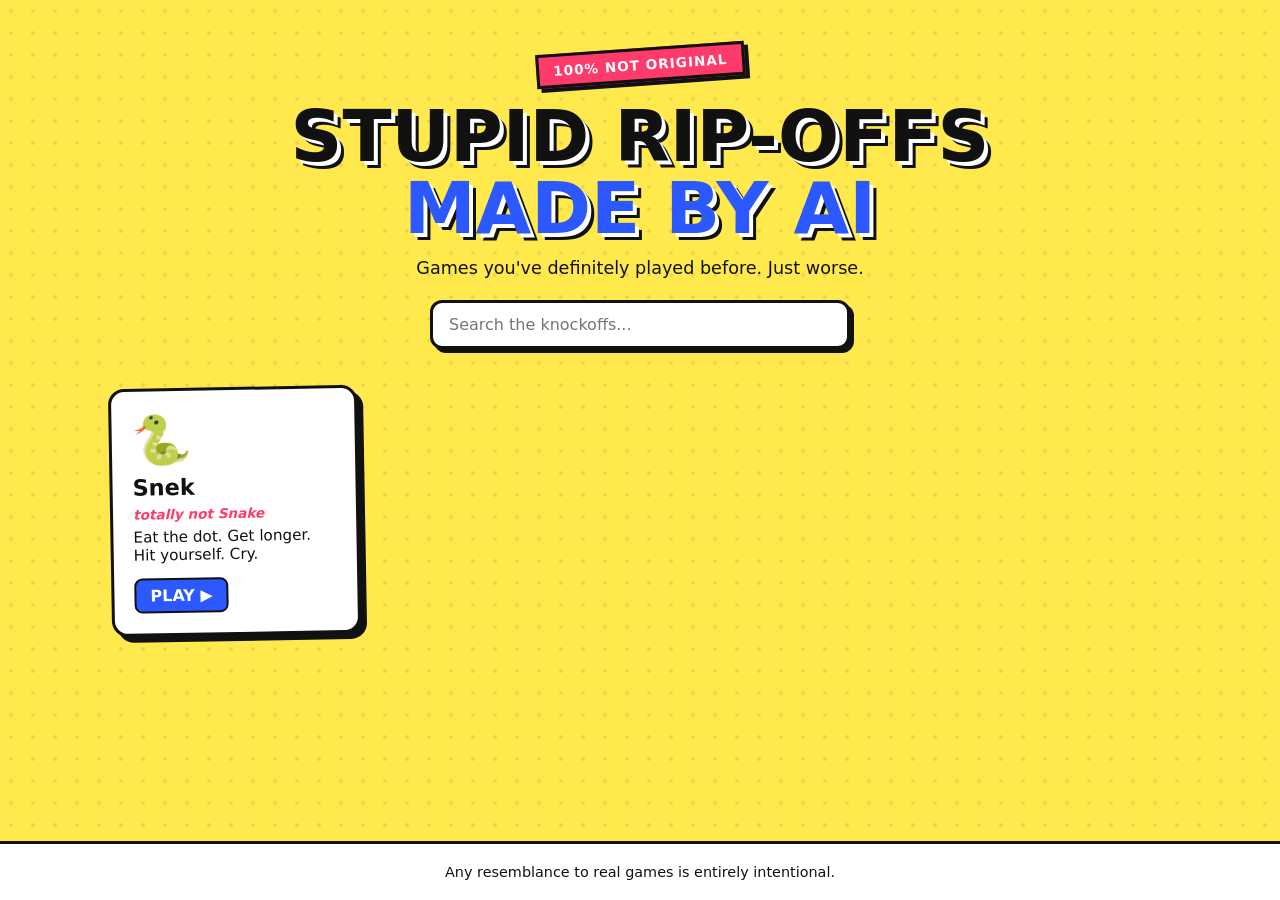
==== index.html @ 22445ae1 "Add site homepage" ====
<!DOCTYPE html>
<html lang="en">
<head>
  <meta charset="UTF-8">
  <meta name="viewport" content="width=device-width, initial-scale=1.0">
  <title>Stupid Rip-Offs Made by AI</title>
  <link rel="stylesheet" href="style.css">
</head>
<body>
  <header>
    <div class="sticker">100% NOT ORIGINAL</div>
    <h1>Stupid Rip-Offs<br><span>Made by AI</span></h1>
    <p class="tagline">Games you've definitely played before. Just worse.</p>
    <input id="search" type="search" placeholder="Search the knockoffs..." aria-label="Search games">
  </header>

  <main>
    <div id="grid" class="grid"></div>
    <p id="empty" class="empty" hidden>No rip-offs found. Somehow.</p>
  </main>

  <footer>
    <p>Any resemblance to real games is entirely intentional.</p>
  </footer>

  <script src="games.js"></script>
  <script>
    const grid = document.getElementById('grid');
    const empty = document.getElementById('empty');
    const search = document.getElementById('search');

    function render(filter = '') {
      const q = filter.toLowerCase();
      const list = GAMES.filter(g =>
        (g.title + ' ' + g.ripoffOf + ' ' + g.description).toLowerCase().includes(q)
      );
      grid.innerHTML = list.map(g => `
        <a class="card" href="games/${g.file}">
          <div class="emoji">${g.emoji || '🎮'}</div>
          <h2>${g.title || 'Untitled Rip-Off'}</h2>
          <p class="ripoff">totally not ${g.ripoffOf || 'a real game'}</p>
          <p class="desc">${g.description || 'Just play it.'}</p>
          <span class="play">PLAY ▶</span>
        </a>
      `).join('');
      empty.hidden = list.length > 0;
    }

    search.addEventListener('input', e => render(e.target.value));
    render();
  </script>
</body>
</html>
---- style.css ----
* { box-sizing: border-box; margin: 0; padding: 0; }

body {
  font-family: "Comic Sans MS", "Chalkboard SE", "Marker Felt", system-ui, sans-serif;
  background: #ffe94d;
  background-image: radial-gradient(#00000014 2px, transparent 2px);
  background-size: 22px 22px;
  color: #111;
  min-height: 100vh;
  display: flex;
  flex-direction: column;
}

header {
  text-align: center;
  padding: 48px 20px 28px;
  position: relative;
}

.sticker {
  display: inline-block;
  background: #ff3b6b;
  color: #fff;
  font-weight: 900;
  padding: 6px 14px;
  border: 3px solid #111;
  transform: rotate(-4deg);
  box-shadow: 4px 4px 0 #111;
  margin-bottom: 18px;
  font-size: 0.85rem;
  letter-spacing: 1px;
}

h1 {
  font-size: clamp(2.2rem, 7vw, 4.5rem);
  line-height: 1;
  text-transform: uppercase;
  text-shadow: 4px 4px 0 #fff, 7px 7px 0 #111;
}
h1 span { color: #2b59ff; }

.tagline { margin-top: 14px; font-size: 1.1rem; }

#search {
  margin-top: 22px;
  width: min(420px, 100%);
  padding: 12px 16px;
  font: inherit;
  font-size: 1rem;
  border: 3px solid #111;
  border-radius: 12px;
  box-shadow: 4px 4px 0 #111;
  outline: none;
}
#search:focus { box-shadow: 4px 4px 0 #2b59ff; }

main { flex: 1; padding: 10px 20px 40px; max-width: 1100px; margin: 0 auto; width: 100%; }

.grid {
  display: grid;
  grid-template-columns: repeat(auto-fill, minmax(230px, 1fr));
  gap: 22px;
}

.card {
  background: #fff;
  border: 3px solid #111;
  border-radius: 16px;
  padding: 20px;
  text-decoration: none;
  color: inherit;
  box-shadow: 6px 6px 0 #111;
  transition: transform .12s, box-shadow .12s;
  display: flex;
  flex-direction: column;
  gap: 6px;
}
.card:nth-child(odd)  { transform: rotate(-1deg); }
.card:nth-child(even) { transform: rotate(1deg); }
.card:hover {
  transform: rotate(0) translate(-3px, -3px) scale(1.03);
  box-shadow: 10px 10px 0 #ff3b6b;
}

.emoji { font-size: 3rem; }
.card h2 { font-size: 1.4rem; }
.ripoff { font-size: .85rem; color: #ff3b6b; font-weight: bold; font-style: italic; }
.desc { font-size: .95rem; flex: 1; }
.play {
  align-self: flex-start;
  margin-top: 8px;
  background: #2b59ff;
  color: #fff;
  padding: 6px 14px;
  border: 2px solid #111;
  border-radius: 8px;
  font-weight: 900;
}

.empty { text-align: center; font-size: 1.3rem; margin-top: 30px; }

footer { text-align: center; padding: 20px; font-size: .9rem; border-top: 3px solid #111; background: #fff; }

/* Shared styles for game pages */
.game-page { align-items: center; padding: 20px; }
.back {
  align-self: flex-start;
  color: #111; font-weight: 900; text-decoration: none;
  background: #fff; border: 3px solid #111; border-radius: 10px;
  padding: 6px 12px; box-shadow: 3px 3px 0 #111;
}
.game-page h1 { font-size: clamp(1.8rem, 5vw, 3rem); margin: 16px 0; }
.game-page canvas { background: #fff; border: 4px solid #111; box-shadow: 6px 6px 0 #111; max-width: 100%; touch-action: none; }
.game-info { margin-top: 14px; font-size: 1.1rem; text-align: center; }
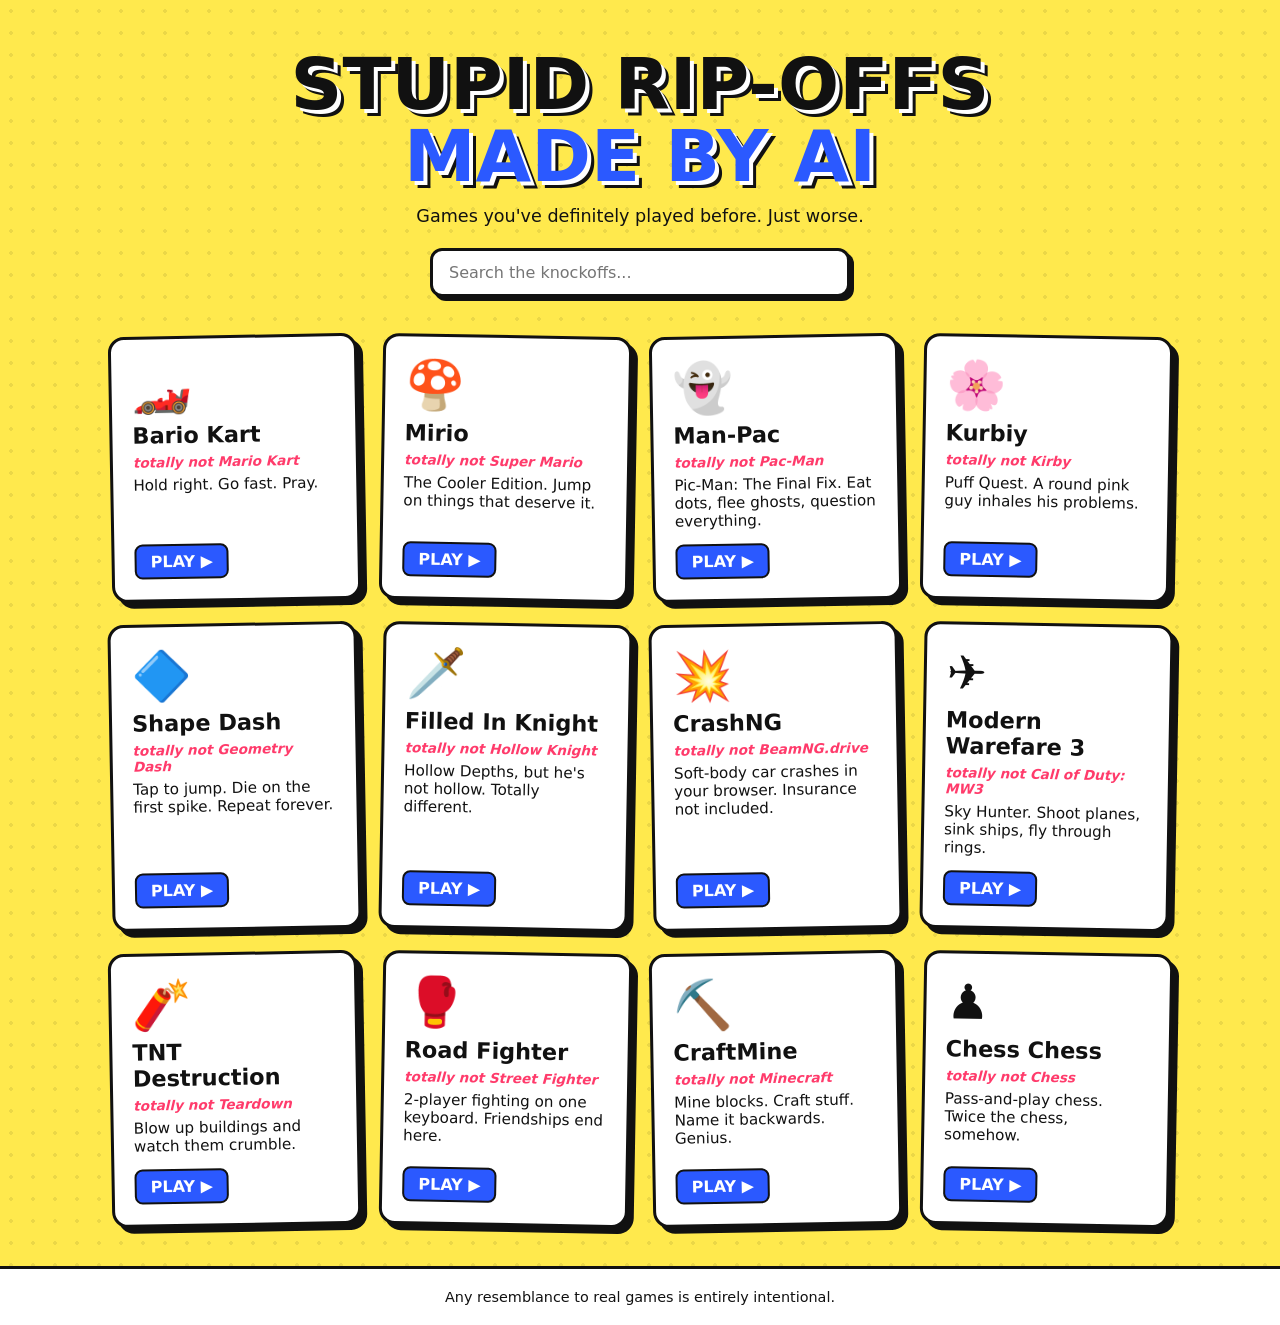
==== commit 40c46b74: "change" ====
--- a/index.html
+++ b/index.html
@@ -8,7 +8,6 @@
 </head>
 <body>
   <header>
-    <div class="sticker">100% NOT ORIGINAL</div>
     <h1>Stupid Rip-Offs<br><span>Made by AI</span></h1>
     <p class="tagline">Games you've definitely played before. Just worse.</p>
     <input id="search" type="search" placeholder="Search the knockoffs..." aria-label="Search games">
@@ -16,7 +15,7 @@
 
   <main>
     <div id="grid" class="grid"></div>
-    <p id="empty" class="empty" hidden>No rip-offs found. Somehow.</p>
+    <p id="empty" class="empty" hidden>No rip-offs here yet. Check back soon.</p>
   </main>
 
   <footer>
@@ -35,7 +34,7 @@
         (g.title + ' ' + g.ripoffOf + ' ' + g.description).toLowerCase().includes(q)
       );
       grid.innerHTML = list.map(g => `
-        <a class="card" href="games/${g.file}">
+        <a class="card" href="${g.url || "games/" + g.file}">
           <div class="emoji">${g.emoji || '🎮'}</div>
           <h2>${g.title || 'Untitled Rip-Off'}</h2>
           <p class="ripoff">totally not ${g.ripoffOf || 'a real game'}</p>
--- a/style.css
+++ b/style.css
@@ -15,20 +15,6 @@
   text-align: center;
   padding: 48px 20px 28px;
   position: relative;
-}
-
-.sticker {
-  display: inline-block;
-  background: #ff3b6b;
-  color: #fff;
-  font-weight: 900;
-  padding: 6px 14px;
-  border: 3px solid #111;
-  transform: rotate(-4deg);
-  box-shadow: 4px 4px 0 #111;
-  margin-bottom: 18px;
-  font-size: 0.85rem;
-  letter-spacing: 1px;
 }
 
 h1 {
